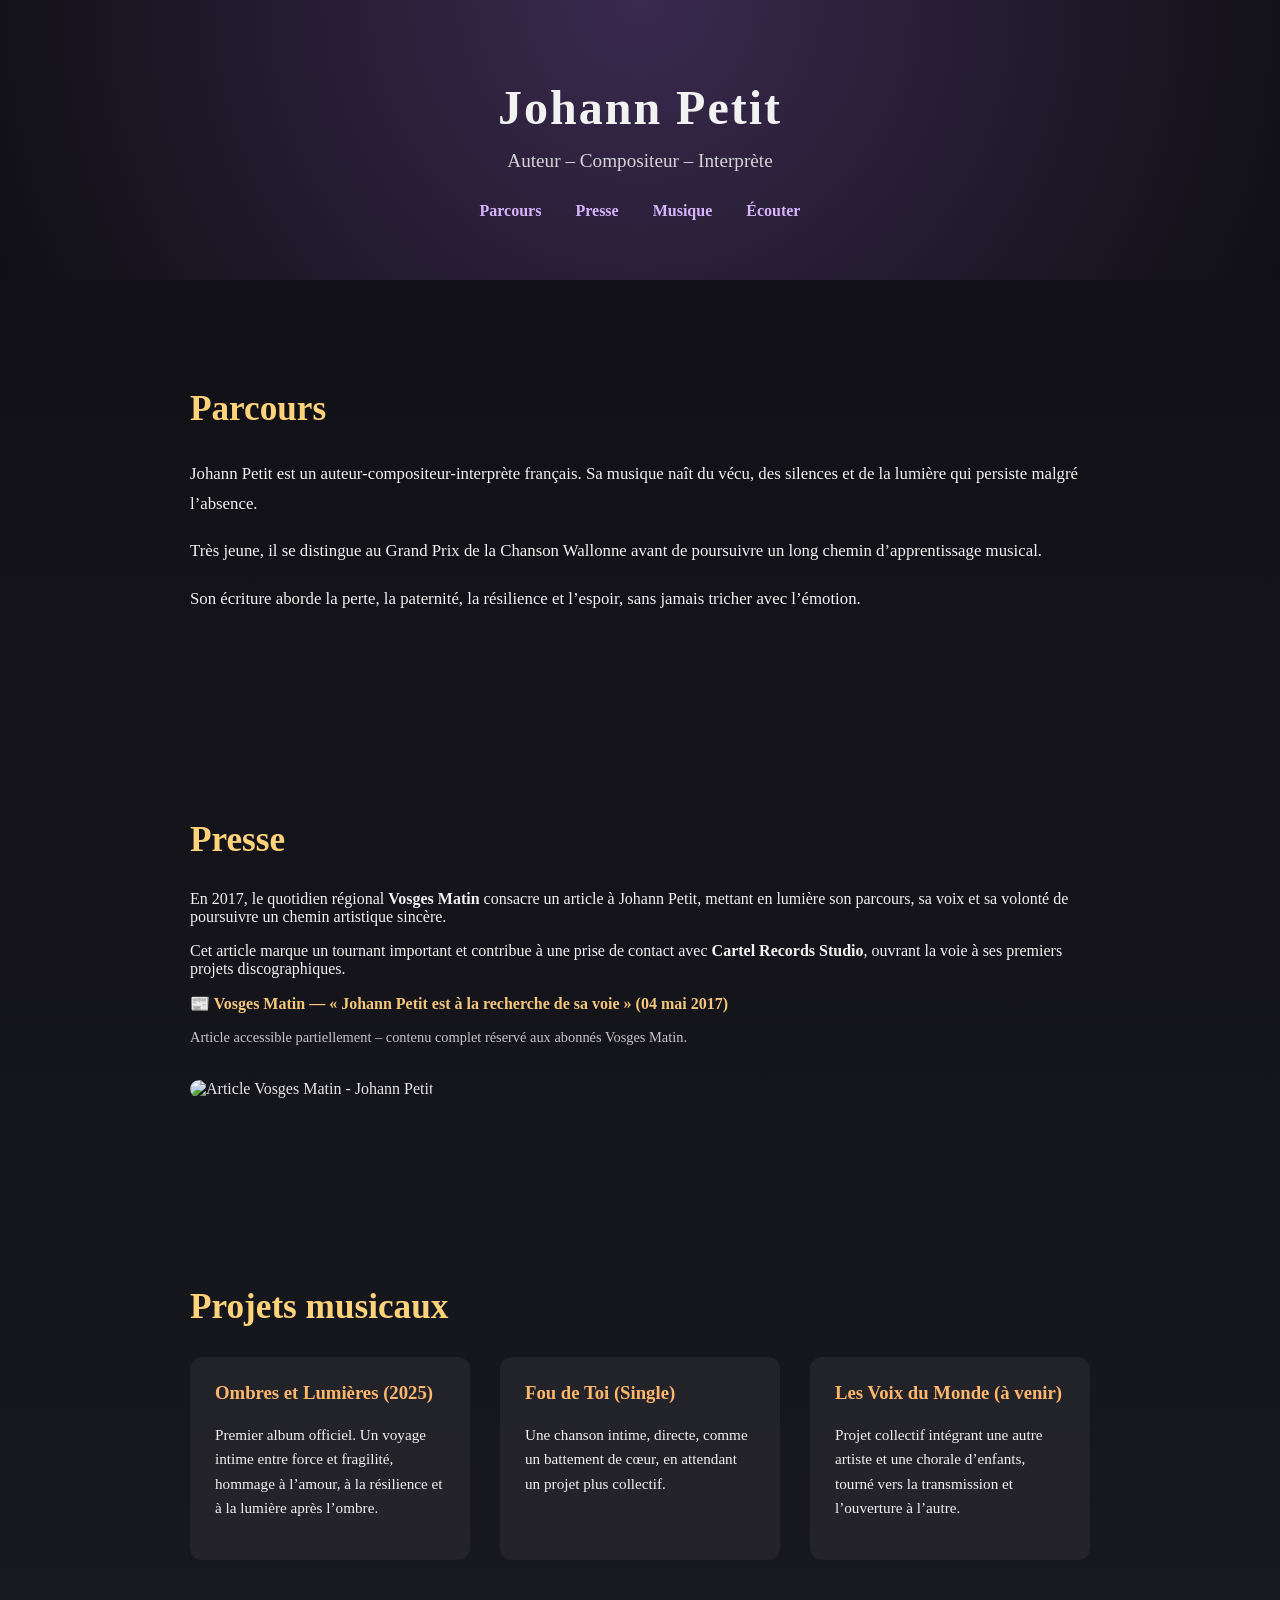
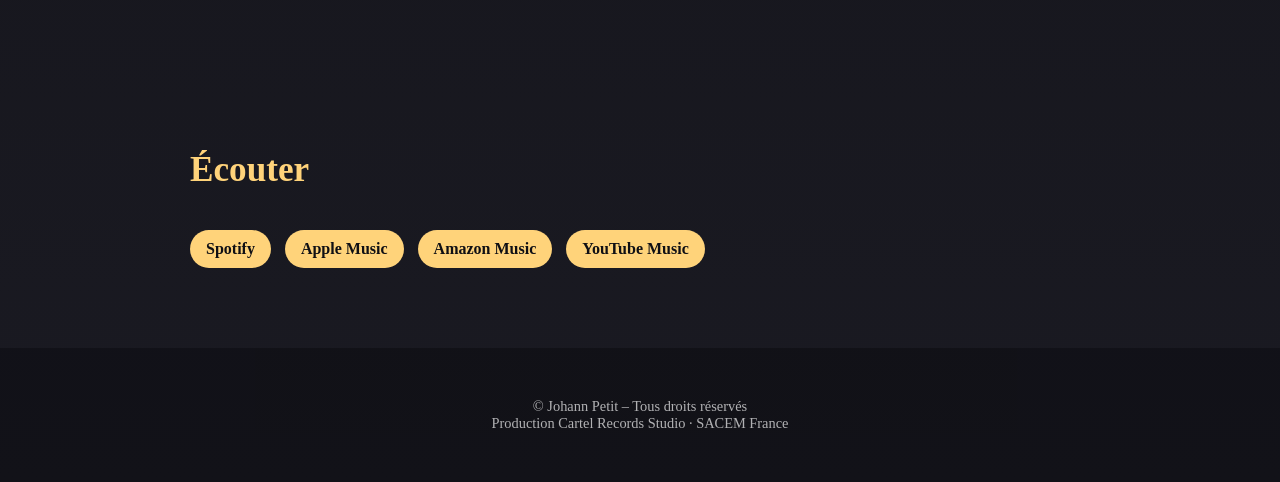
==== index.html @ 471206e9 "Update index.html" ====
<!DOCTYPE html>
<html lang="fr">
<head>
  <meta charset="UTF-8" />
  <meta name="viewport" content="width=device-width, initial-scale=1.0" />
  <title>Johann Petit – Auteur, Compositeur, Interprète</title>

  <meta name="description" content="Site officiel de Johann Petit, auteur-compositeur-interprète français. Albums Ombres et Lumières, Fou de Toi, Les Voix du Monde." />

  <style>
    body {
      margin: 0;
      font-family: Georgia, serif;
      background: linear-gradient(180deg, #0f0f14, #1a1a22);
      color: #f2f2f2;
    }

    header {
      text-align: center;
      padding: 80px 20px 60px;
      background: radial-gradient(circle at top, #3a2a4f, #0f0f14);
    }

    header h1 {
      font-size: 3em;
      margin: 0;
      letter-spacing: 2px;
    }

    header p {
      font-size: 1.2em;
      opacity: 0.85;
      margin-top: 15px;
    }

    nav {
      margin-top: 30px;
    }

    nav a {
      color: #d8b4ff;
      margin: 0 15px;
      text-decoration: none;
      font-weight: bold;
    }

    section {
      max-width: 900px;
      margin: auto;
      padding: 80px 20px;
    }

    section h2 {
      font-size: 2.2em;
      margin-bottom: 30px;
      color: #ffd37a;
    }

    .bio p {
      line-height: 1.8;
      font-size: 1.05em;
    }

    .presse img {
      max-width: 100%;
      border-radius: 12px;
      margin-top: 20px;
      opacity: 0.95;
    }

    .albums {
      display: grid;
      grid-template-columns: repeat(auto-fit, minmax(250px, 1fr));
      gap: 30px;
    }

    .album {
      background: rgba(255,255,255,0.05);
      padding: 25px;
      border-radius: 12px;
    }

    .album h3 {
      margin-top: 0;
      color: #ffb86b;
    }

    .album p {
      font-size: 0.95em;
      line-height: 1.6;
    }

    .listen a {
      display: inline-block;
      margin: 10px 10px 0 0;
      color: #0f0f14;
      background: #ffd37a;
      padding: 10px 16px;
      border-radius: 20px;
      text-decoration: none;
      font-weight: bold;
    }

    footer {
      text-align: center;
      padding: 50px 20px;
      background: #0f0f14;
      font-size: 0.9em;
      opacity: 0.7;
    }
  </style>
</head>

<body>

<header>
  <h1>Johann Petit</h1>
  <p>Auteur – Compositeur – Interprète</p>

  <nav>
    <a href="#parcours">Parcours</a>
    <a href="#presse">Presse</a>
    <a href="#musique">Musique</a>
    <a href="#ecouter">Écouter</a>
  </nav>
</header>

<section id="parcours" class="bio">
  <h2>Parcours</h2>

  <p>
    Johann Petit est un auteur-compositeur-interprète français. Sa musique naît du vécu,
    des silences et de la lumière qui persiste malgré l’absence.
  </p>

  <p>
    Très jeune, il se distingue au Grand Prix de la Chanson Wallonne avant de poursuivre
    un long chemin d’apprentissage musical.
  </p>

  <p>
    Son écriture aborde la perte, la paternité, la résilience et l’espoir,
    sans jamais tricher avec l’émotion.
  </p>
</section>

<section id="presse" class="presse">
  <h2>Presse</h2>

  <p>
    En 2017, le quotidien régional <strong>Vosges Matin</strong> consacre un article à Johann Petit,
    mettant en lumière son parcours, sa voix et sa volonté de poursuivre un chemin artistique sincère.
  </p>

  <p>
    Cet article marque un tournant important et contribue à une prise de contact avec
    <strong>Cartel Records Studio</strong>, ouvrant la voie à ses premiers projets discographiques.
  </p>

  <p>
    <a href="https://www.vosgesmatin.fr/edition-de-saint-die/2017/05/04/johann-petit-est-a-la-recherche-de-sa-voie"
       target="_blank"
       style="color:#f5c77a; text-decoration:none; font-weight:bold;">
      📰 Vosges Matin — « Johann Petit est à la recherche de sa voie » (04 mai 2017)
    </a>
  </p>

  <p style="font-size:0.9em; opacity:0.8;">
    Article accessible partiellement – contenu complet réservé aux abonnés Vosges Matin.
  </p>

  <img src="vosges-matin.jpg" alt="Article Vosges Matin - Johann Petit">
</section>

<section id="musique">
  <h2>Projets musicaux</h2>

  <div class="albums">
    <div class="album">
      <h3>Ombres et Lumières (2025)</h3>
      <p>
        Premier album officiel. Un voyage intime entre force et fragilité,
        hommage à l’amour, à la résilience et à la lumière après l’ombre.
      </p>
    </div>

    <div class="album">
      <h3>Fou de Toi (Single)</h3>
      <p>
        Une chanson intime, directe, comme un battement de cœur,
        en attendant un projet plus collectif.
      </p>
    </div>

    <div class="album">
      <h3>Les Voix du Monde (à venir)</h3>
      <p>
        Projet collectif intégrant une autre artiste et une chorale d’enfants,
        tourné vers la transmission et l’ouverture à l’autre.
      </p>
    </div>
  </div>
</section>

<section id="ecouter" class="listen">
  <h2>Écouter</h2>

  <a href="#">Spotify</a>
  <a href="#">Apple Music</a>
  <a href="#">Amazon Music</a>
  <a href="#">YouTube Music</a>
</section>

<footer>
  © Johann Petit – Tous droits réservés<br>
  Production Cartel Records Studio · SACEM France
</footer>

</body>
</html>
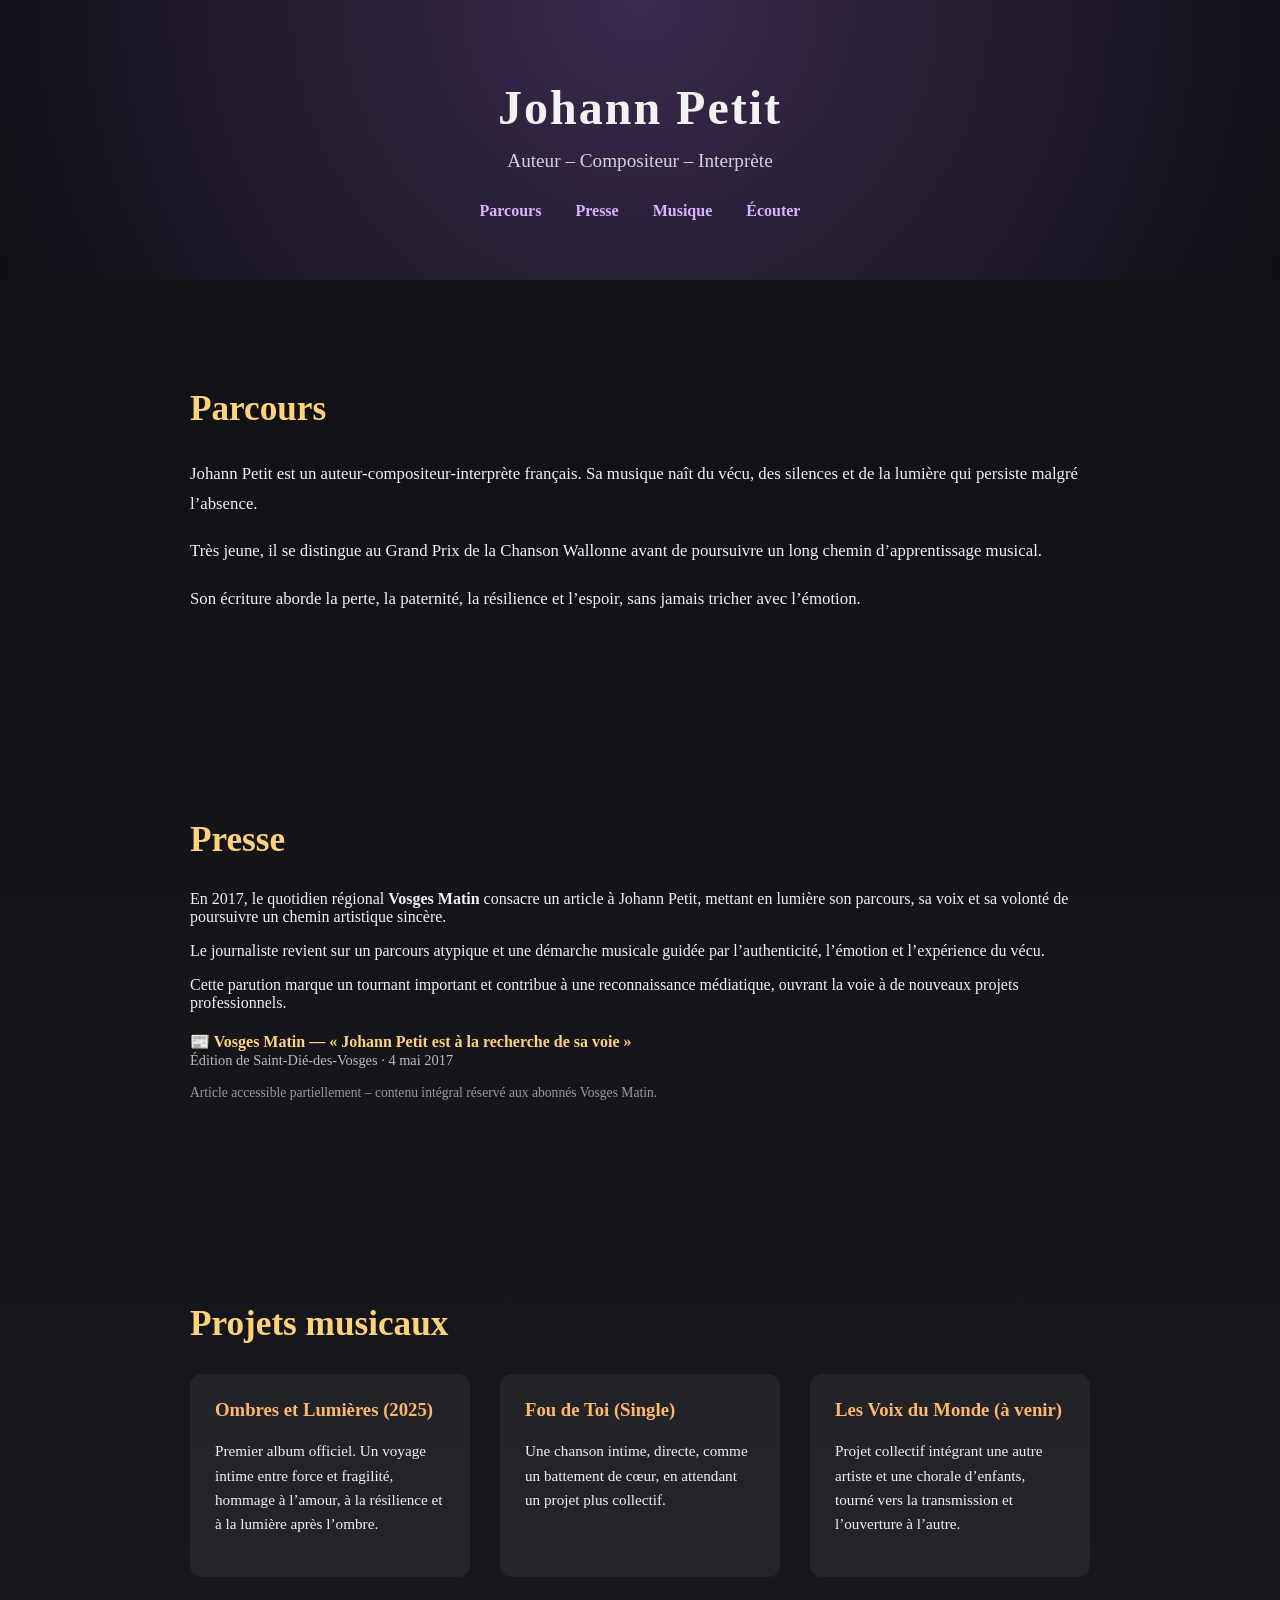
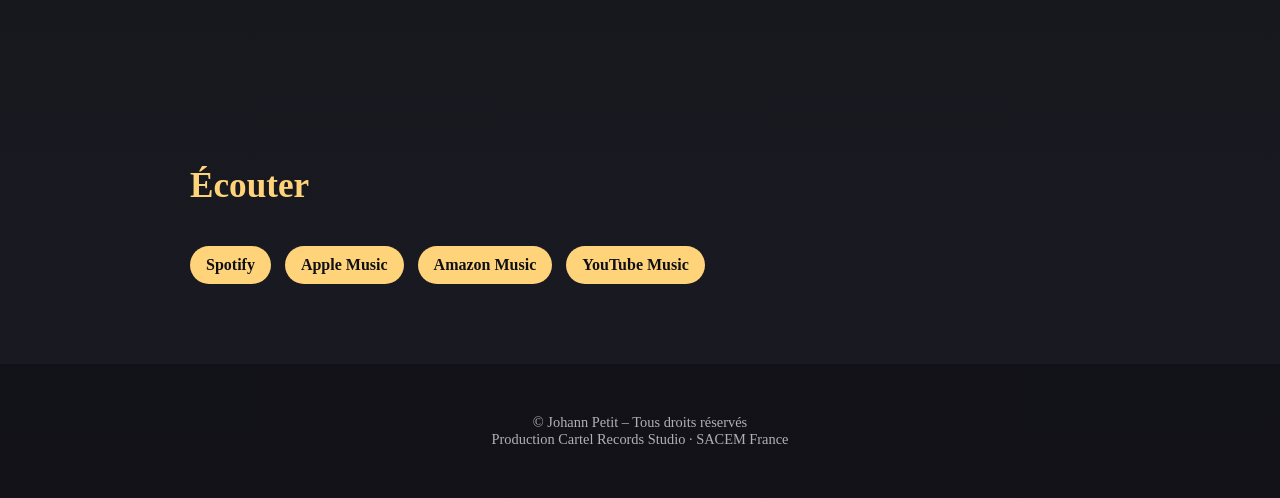
==== commit 417b0536: "Update index.html" ====
--- a/index.html
+++ b/index.html
@@ -59,13 +59,6 @@
     .bio p {
       line-height: 1.8;
       font-size: 1.05em;
-    }
-
-    .presse img {
-      max-width: 100%;
-      border-radius: 12px;
-      margin-top: 20px;
-      opacity: 0.95;
     }
 
     .albums {
@@ -144,7 +137,7 @@
   </p>
 </section>
 
-<section id="presse" class="presse">
+<section id="presse">
   <h2>Presse</h2>
 
   <p>
@@ -153,23 +146,29 @@
   </p>
 
   <p>
-    Cet article marque un tournant important et contribue à une prise de contact avec
-    <strong>Cartel Records Studio</strong>, ouvrant la voie à ses premiers projets discographiques.
-  </p>
-
-  <p>
+    Le journaliste revient sur un parcours atypique et une démarche musicale guidée par
+    l’authenticité, l’émotion et l’expérience du vécu.
+  </p>
+
+  <p>
+    Cette parution marque un tournant important et contribue à une reconnaissance médiatique,
+    ouvrant la voie à de nouveaux projets professionnels.
+  </p>
+
+  <p style="margin-top:20px;">
     <a href="https://www.vosgesmatin.fr/edition-de-saint-die/2017/05/04/johann-petit-est-a-la-recherche-de-sa-voie"
        target="_blank"
-       style="color:#f5c77a; text-decoration:none; font-weight:bold;">
-      📰 Vosges Matin — « Johann Petit est à la recherche de sa voie » (04 mai 2017)
-    </a>
-  </p>
-
-  <p style="font-size:0.9em; opacity:0.8;">
-    Article accessible partiellement – contenu complet réservé aux abonnés Vosges Matin.
-  </p>
-
-  <img src="vosges-matin.jpg" alt="Article Vosges Matin - Johann Petit">
+       style="color:#ffd37a; text-decoration:none; font-weight:bold;">
+      📰 Vosges Matin — « Johann Petit est à la recherche de sa voie »
+    </a><br>
+    <span style="font-size:0.9em; opacity:0.75;">
+      Édition de Saint-Dié-des-Vosges · 4 mai 2017
+    </span>
+  </p>
+
+  <p style="font-size:0.85em; opacity:0.6;">
+    Article accessible partiellement – contenu intégral réservé aux abonnés Vosges Matin.
+  </p>
 </section>
 
 <section id="musique">
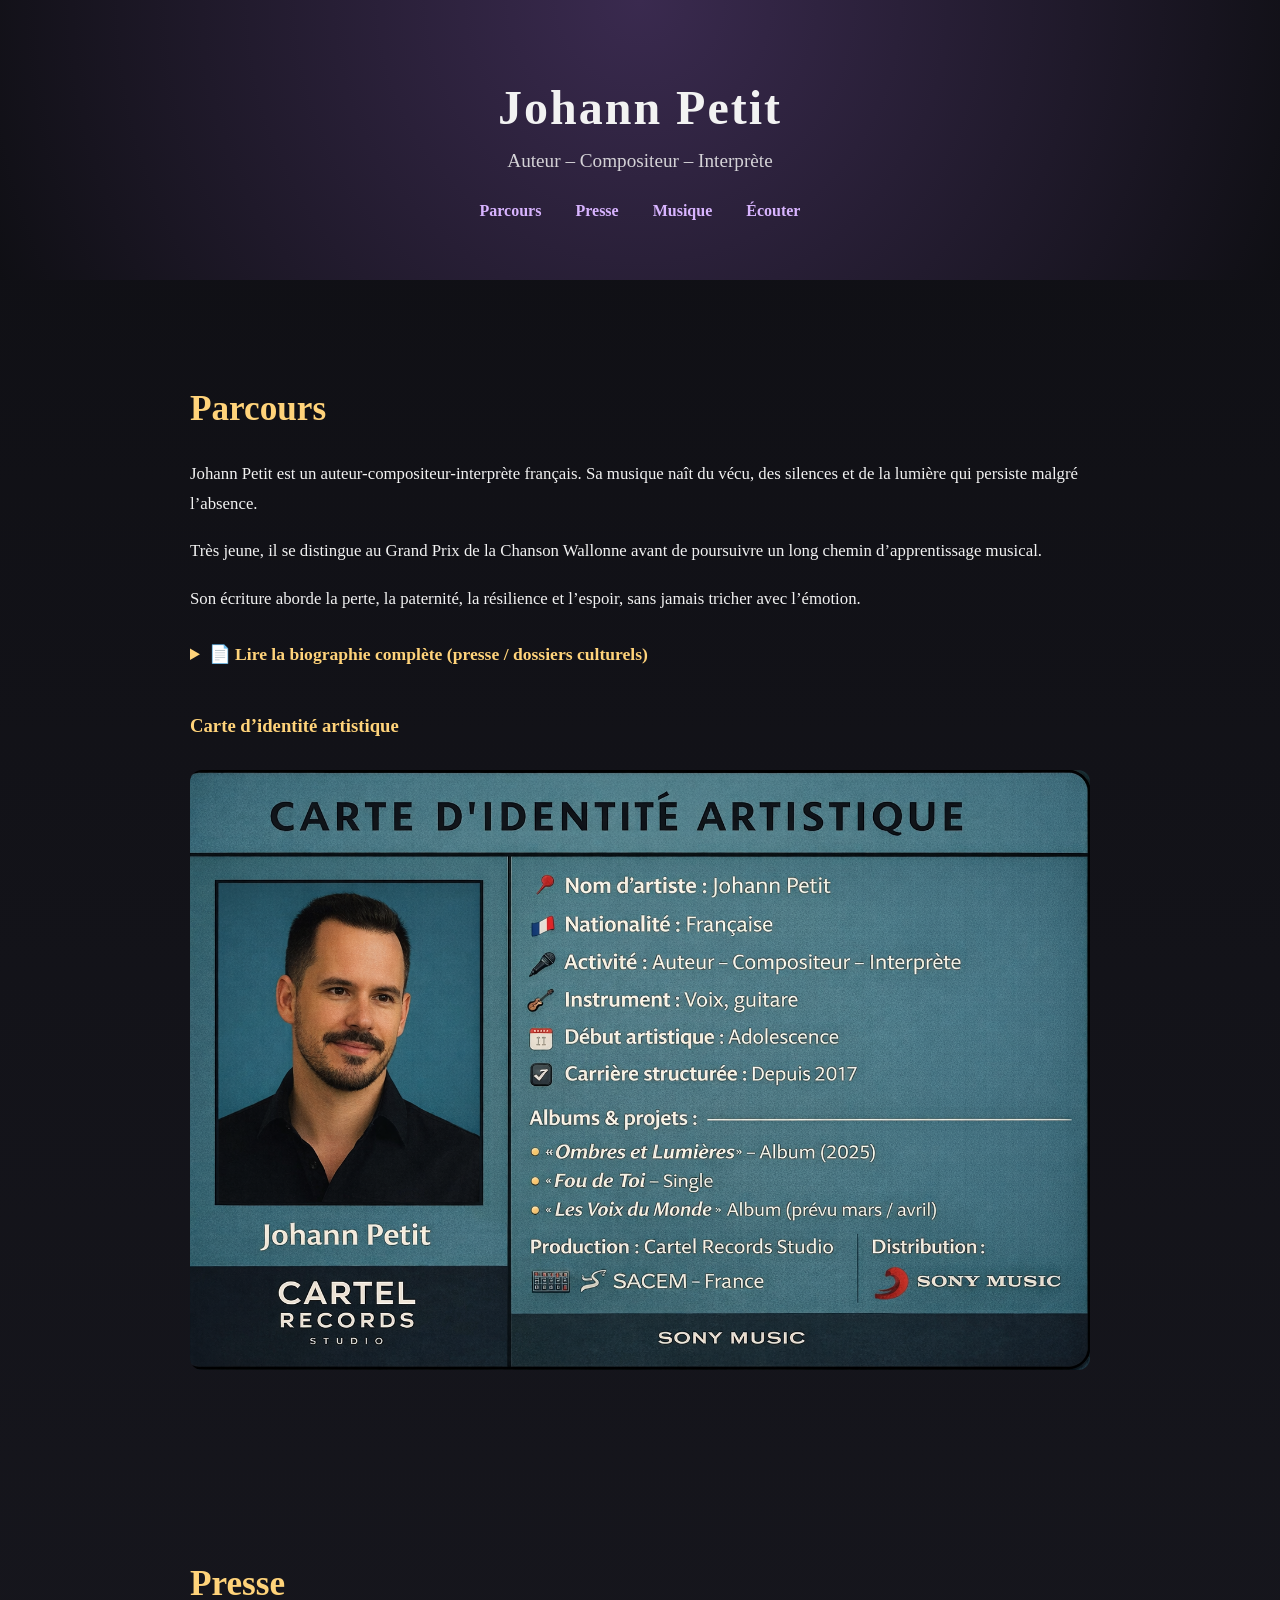
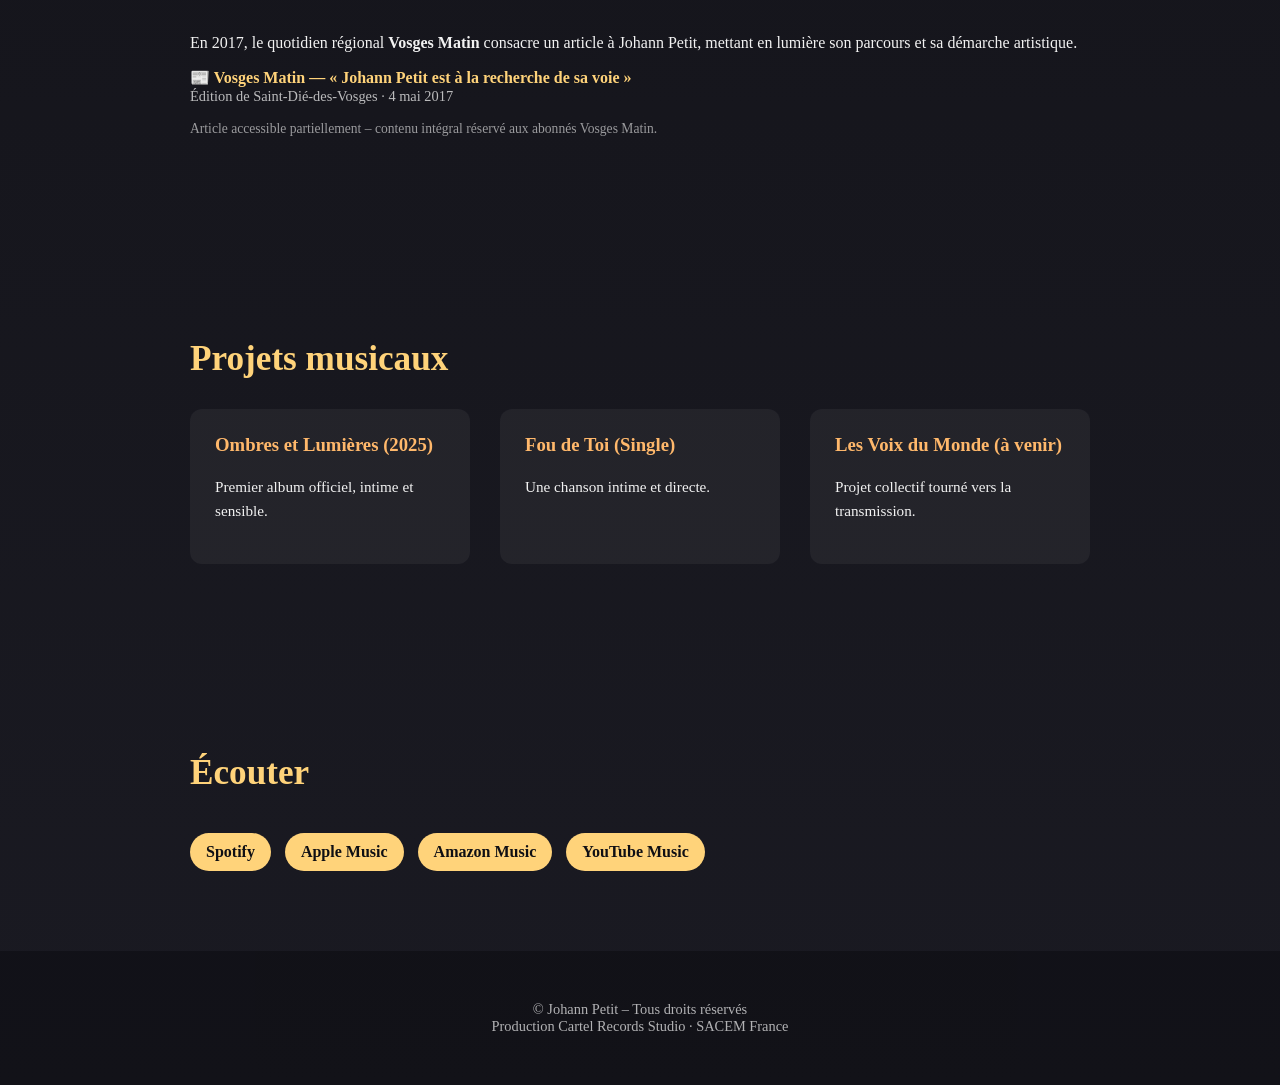
==== commit 5ad44b93: "Update index.html" ====
--- a/index.html
+++ b/index.html
@@ -59,6 +59,17 @@
     .bio p {
       line-height: 1.8;
       font-size: 1.05em;
+    }
+
+    details {
+      margin-top: 30px;
+    }
+
+    summary {
+      cursor: pointer;
+      color: #ffd37a;
+      font-weight: bold;
+      font-size: 1.1em;
     }
 
     .albums {
@@ -135,6 +146,61 @@
     Son écriture aborde la perte, la paternité, la résilience et l’espoir,
     sans jamais tricher avec l’émotion.
   </p>
+
+  <details>
+    <summary>📄 Lire la biographie complète (presse / dossiers culturels)</summary>
+
+    <div style="margin-top:20px;">
+      <p>
+        Johann Petit est un auteur-compositeur-interprète français dont le parcours artistique
+        s’est construit entre épreuves, silences et fidélité à la musique.
+      </p>
+
+      <p>
+        Adolescent, alors qu’il est accueilli en Belgique au foyer <em>La Ferme des Proulx</em>,
+        il est remarqué pour son jeu de guitare et sa voix. Son éducateur l’inscrit au
+        Grand Prix de la Chanson Wallonne, où Johann interprète <em>Belle</em> de
+        <em>Notre-Dame de Paris</em>. Il se classe 3ᵉ sur 180 candidats et apparaît au journal
+        télévisé belge, une première reconnaissance qui agit comme un déclic.
+      </p>
+
+      <p>
+        Après avoir quitté le foyer à sa majorité, Johann traverse une période de pause artistique,
+        consacrée à la formation : solfège, tablature, travail vocal et instrumental,
+        notamment en conservatoire et en formation musicale.
+      </p>
+
+      <p>
+        Il revient progressivement à la scène, se produisant dans des structures pour personnes âgées,
+        lors d’événements locaux et de Fêtes de la Musique, alternant reprises et compositions personnelles.
+        Sa musique se nourrit du lien avec le public.
+      </p>
+
+      <p>
+        En 2017, un journaliste de <strong>Vosges Matin</strong> s’intéresse à son univers.
+        À la suite de cette parution, <strong>Cartel Records Studio</strong> prend contact avec lui.
+      </p>
+
+      <p>
+        Cette collaboration aboutit à la sortie de son premier album officiel,
+        <em>Ombres et Lumières</em> (16 juillet 2025), un album intime et sensible,
+        traversé par les thèmes de la perte, de la paternité, de la résilience et de l’espoir.
+      </p>
+
+      <p>
+        Johann poursuit aujourd’hui son chemin avec le single <em>Fou de Toi</em>,
+        avant la sortie prochaine de <em>Les Voix du Monde</em>,
+        un projet collectif tourné vers la transmission et l’ouverture à l’autre.
+      </p>
+    </div>
+  </details>
+
+  <div style="margin-top:50px;">
+    <h3 style="color:#ffd37a;">Carte d’identité artistique</h3>
+    <img src="carte-identite-artistique.jpg"
+         alt="Carte d'identité artistique de Johann Petit"
+         style="max-width:100%; border-radius:12px; margin-top:15px;">
+  </div>
 </section>
 
 <section id="presse">
@@ -142,23 +208,13 @@
 
   <p>
     En 2017, le quotidien régional <strong>Vosges Matin</strong> consacre un article à Johann Petit,
-    mettant en lumière son parcours, sa voix et sa volonté de poursuivre un chemin artistique sincère.
-  </p>
-
-  <p>
-    Le journaliste revient sur un parcours atypique et une démarche musicale guidée par
-    l’authenticité, l’émotion et l’expérience du vécu.
-  </p>
-
-  <p>
-    Cette parution marque un tournant important et contribue à une reconnaissance médiatique,
-    ouvrant la voie à de nouveaux projets professionnels.
-  </p>
-
-  <p style="margin-top:20px;">
+    mettant en lumière son parcours et sa démarche artistique.
+  </p>
+
+  <p>
     <a href="https://www.vosgesmatin.fr/edition-de-saint-die/2017/05/04/johann-petit-est-a-la-recherche-de-sa-voie"
        target="_blank"
-       style="color:#ffd37a; text-decoration:none; font-weight:bold;">
+       style="color:#ffd37a; font-weight:bold; text-decoration:none;">
       📰 Vosges Matin — « Johann Petit est à la recherche de sa voie »
     </a><br>
     <span style="font-size:0.9em; opacity:0.75;">
@@ -177,26 +233,17 @@
   <div class="albums">
     <div class="album">
       <h3>Ombres et Lumières (2025)</h3>
-      <p>
-        Premier album officiel. Un voyage intime entre force et fragilité,
-        hommage à l’amour, à la résilience et à la lumière après l’ombre.
-      </p>
+      <p>Premier album officiel, intime et sensible.</p>
     </div>
 
     <div class="album">
       <h3>Fou de Toi (Single)</h3>
-      <p>
-        Une chanson intime, directe, comme un battement de cœur,
-        en attendant un projet plus collectif.
-      </p>
+      <p>Une chanson intime et directe.</p>
     </div>
 
     <div class="album">
       <h3>Les Voix du Monde (à venir)</h3>
-      <p>
-        Projet collectif intégrant une autre artiste et une chorale d’enfants,
-        tourné vers la transmission et l’ouverture à l’autre.
-      </p>
+      <p>Projet collectif tourné vers la transmission.</p>
     </div>
   </div>
 </section>
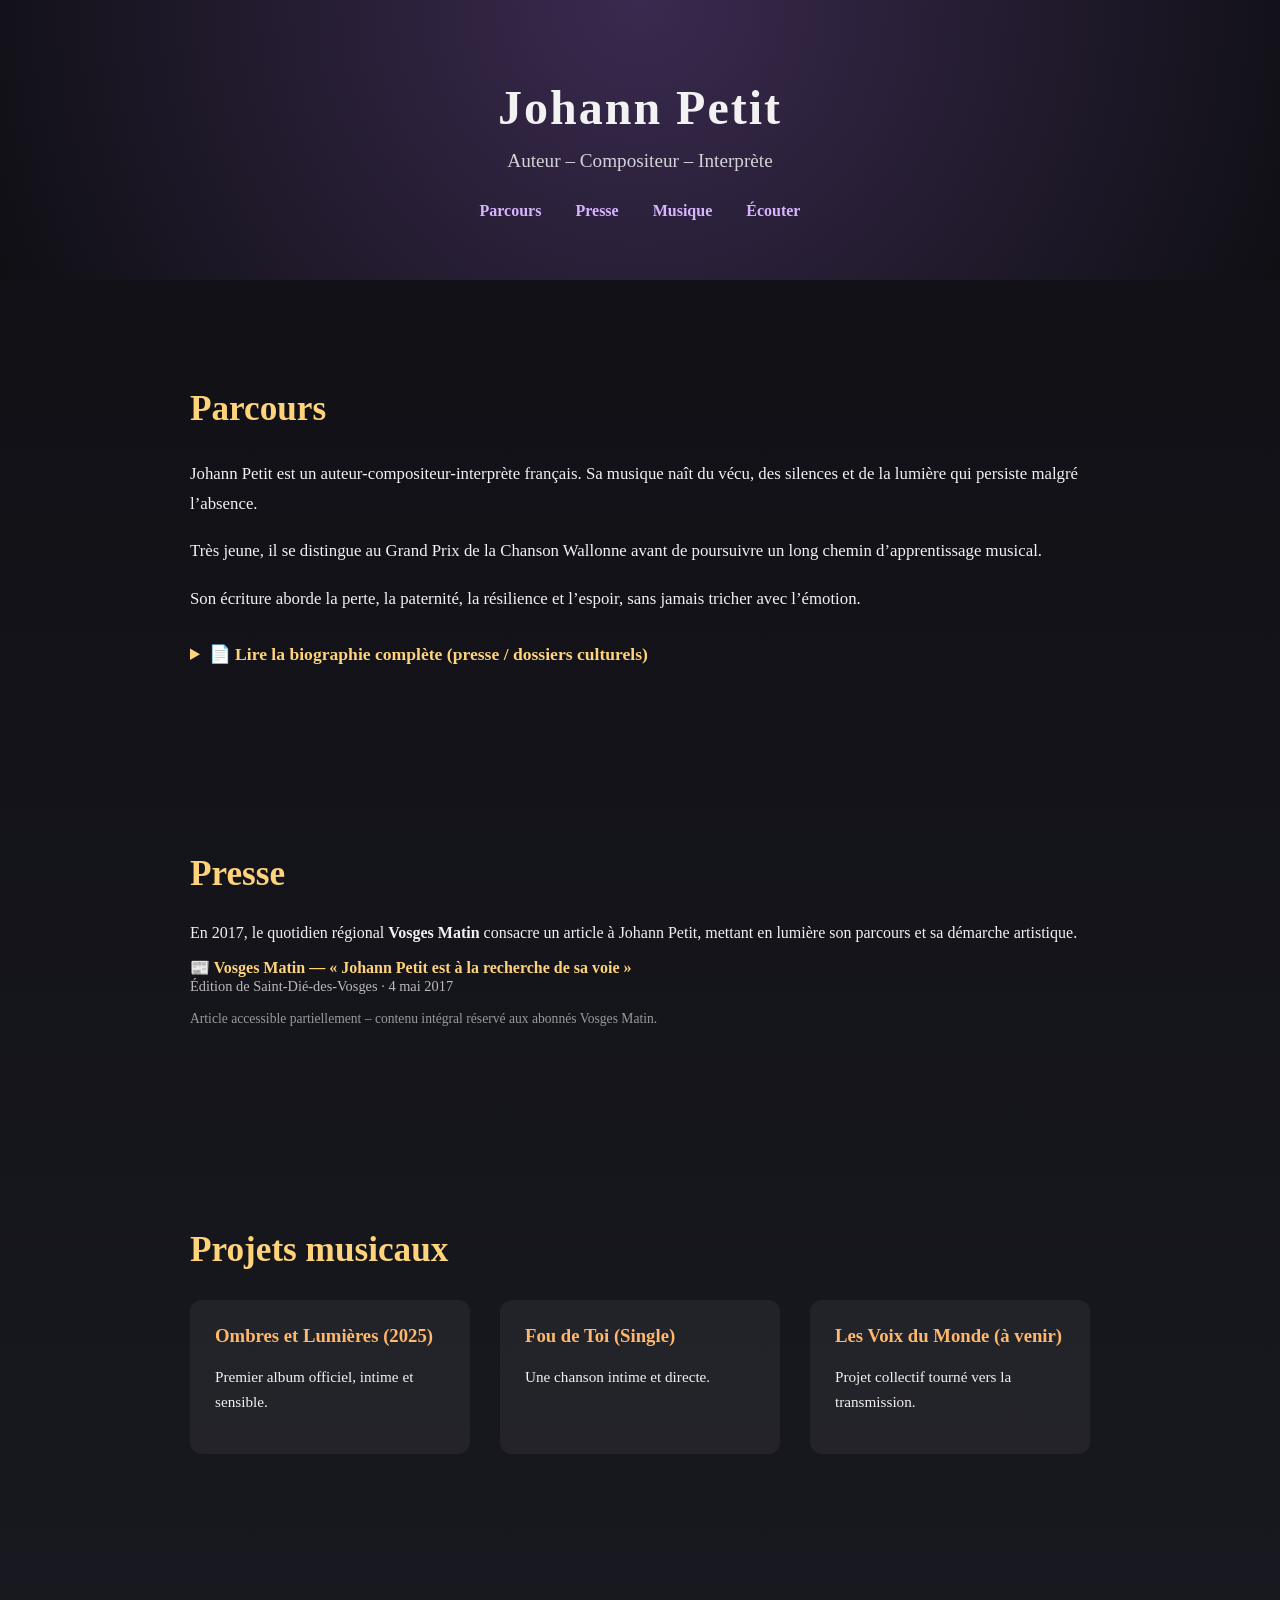
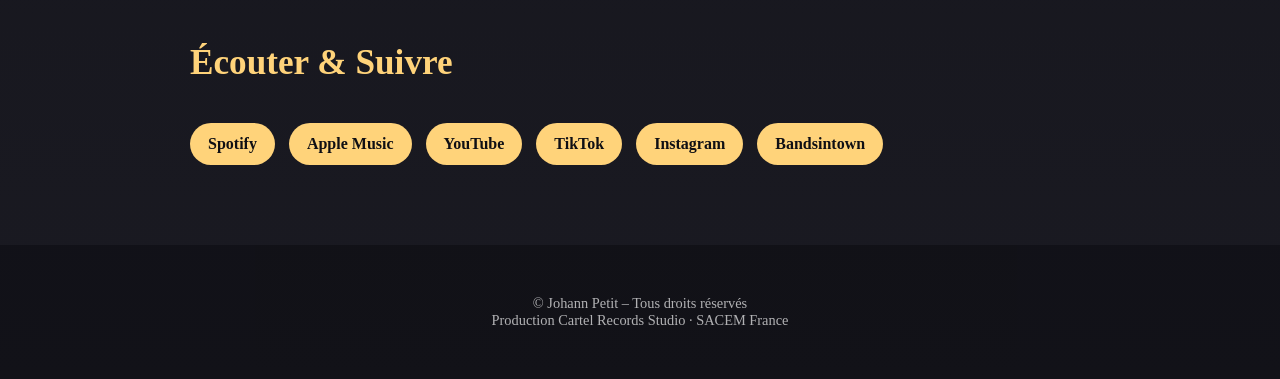
==== commit aa845778: "Update index.html" ====
--- a/index.html
+++ b/index.html
@@ -99,8 +99,8 @@
       margin: 10px 10px 0 0;
       color: #0f0f14;
       background: #ffd37a;
-      padding: 10px 16px;
-      border-radius: 20px;
+      padding: 12px 18px;
+      border-radius: 25px;
       text-decoration: none;
       font-weight: bold;
     }
@@ -171,9 +171,9 @@
       </p>
 
       <p>
-        Il revient progressivement à la scène, se produisant dans des structures pour personnes âgées,
-        lors d’événements locaux et de Fêtes de la Musique, alternant reprises et compositions personnelles.
-        Sa musique se nourrit du lien avec le public.
+        Il revient progressivement à la scène, se produisant lors d’événements locaux,
+        de Fêtes de la Musique et dans des structures culturelles,
+        alternant reprises et compositions personnelles.
       </p>
 
       <p>
@@ -183,24 +183,15 @@
 
       <p>
         Cette collaboration aboutit à la sortie de son premier album officiel,
-        <em>Ombres et Lumières</em> (16 juillet 2025), un album intime et sensible,
-        traversé par les thèmes de la perte, de la paternité, de la résilience et de l’espoir.
-      </p>
-
-      <p>
-        Johann poursuit aujourd’hui son chemin avec le single <em>Fou de Toi</em>,
-        avant la sortie prochaine de <em>Les Voix du Monde</em>,
-        un projet collectif tourné vers la transmission et l’ouverture à l’autre.
+        <em>Ombres et Lumières</em> (16 juillet 2025).
+      </p>
+
+      <p>
+        Il poursuit aujourd’hui son chemin avec le single <em>Fou de Toi</em>,
+        avant la sortie prochaine de <em>Les Voix du Monde</em>.
       </p>
     </div>
   </details>
-
-  <div style="margin-top:50px;">
-    <h3 style="color:#ffd37a;">Carte d’identité artistique</h3>
-    <img src="carte-identite-artistique.jpg"
-         alt="Carte d'identité artistique de Johann Petit"
-         style="max-width:100%; border-radius:12px; margin-top:15px;">
-  </div>
 </section>
 
 <section id="presse">
@@ -249,12 +240,14 @@
 </section>
 
 <section id="ecouter" class="listen">
-  <h2>Écouter</h2>
-
-  <a href="#">Spotify</a>
-  <a href="#">Apple Music</a>
-  <a href="#">Amazon Music</a>
-  <a href="#">YouTube Music</a>
+  <h2>Écouter & Suivre</h2>
+
+  <a href="https://open.spotify.com/intl-fr/artist/1Qjr4rI53iU5utX5mLkKB9" target="_blank">Spotify</a>
+  <a href="https://music.apple.com/fr/artist/johann-petit/1826449070" target="_blank">Apple Music</a>
+  <a href="https://www.youtube.com/@JohannPetitOfficial" target="_blank">YouTube</a>
+  <a href="https://www.tiktok.com/@johanartiste" target="_blank">TikTok</a>
+  <a href="https://www.instagram.com/johannpetitofficial" target="_blank">Instagram</a>
+  <a href="https://www.bandsintown.com/a/15606293" target="_blank">Bandsintown</a>
 </section>
 
 <footer>
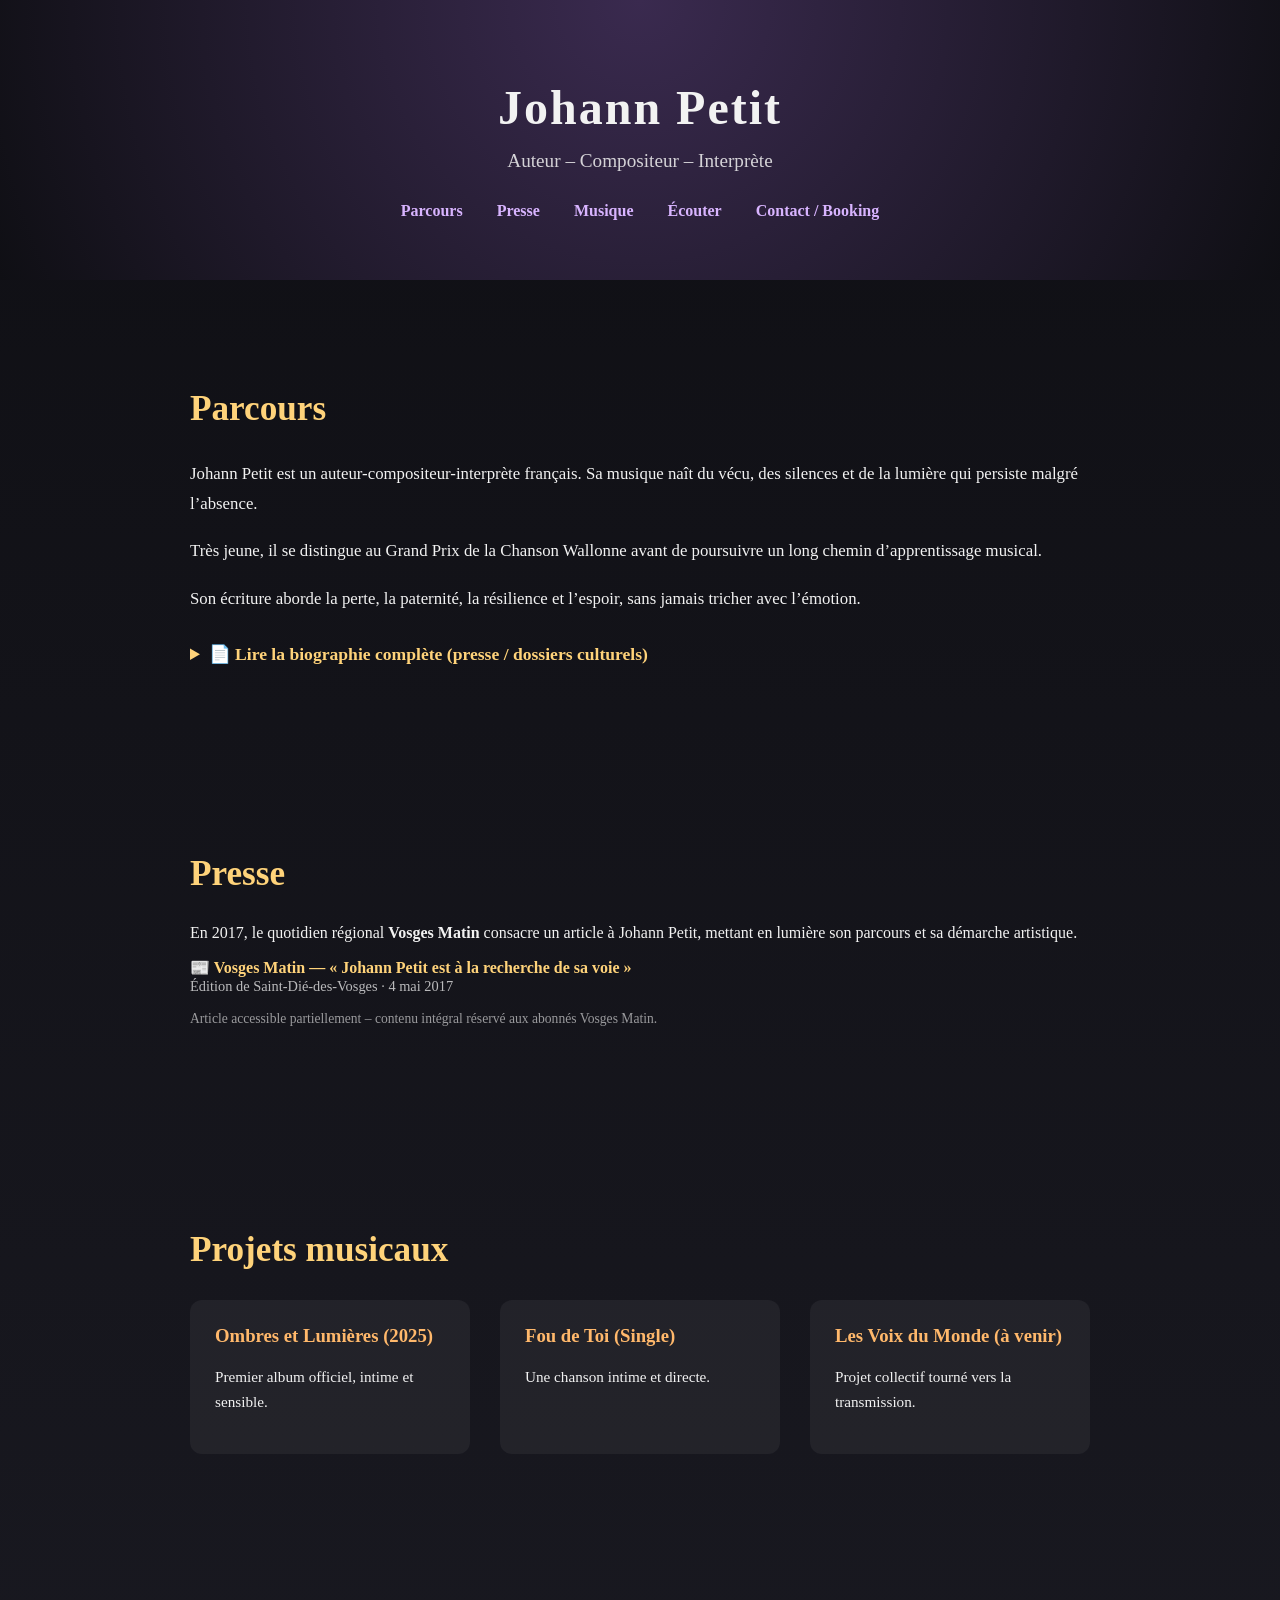
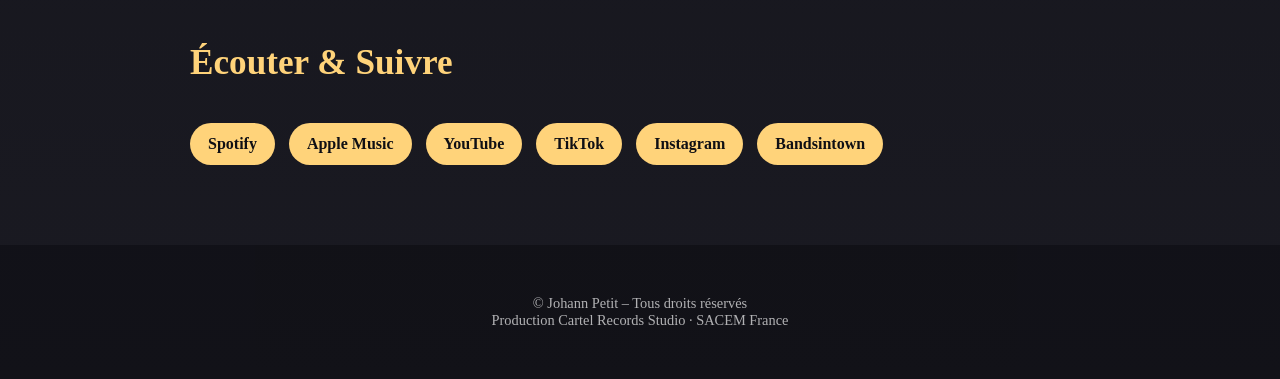
==== commit f0194795: "Update index.html" ====
--- a/index.html
+++ b/index.html
@@ -126,6 +126,7 @@
     <a href="#presse">Presse</a>
     <a href="#musique">Musique</a>
     <a href="#ecouter">Écouter</a>
+    <a href="contact.html">Contact / Booking</a>
   </nav>
 </header>
 
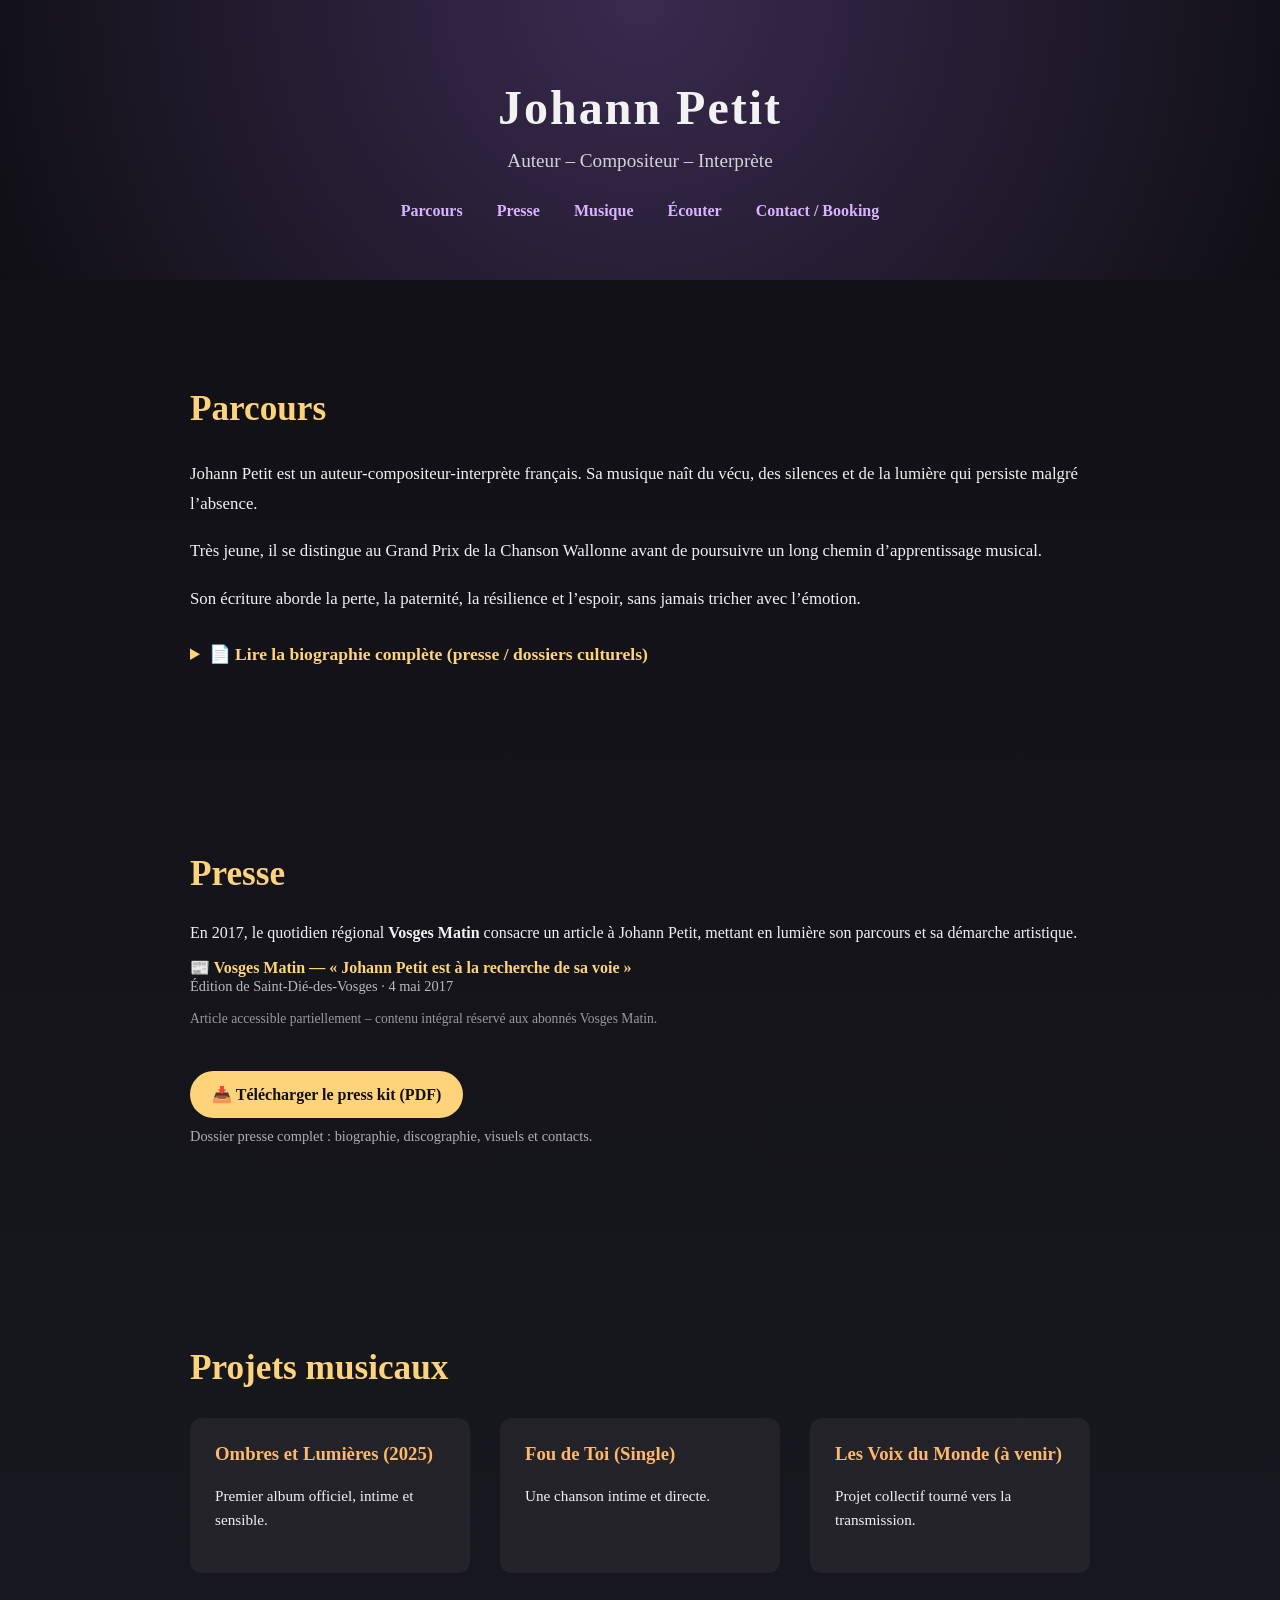
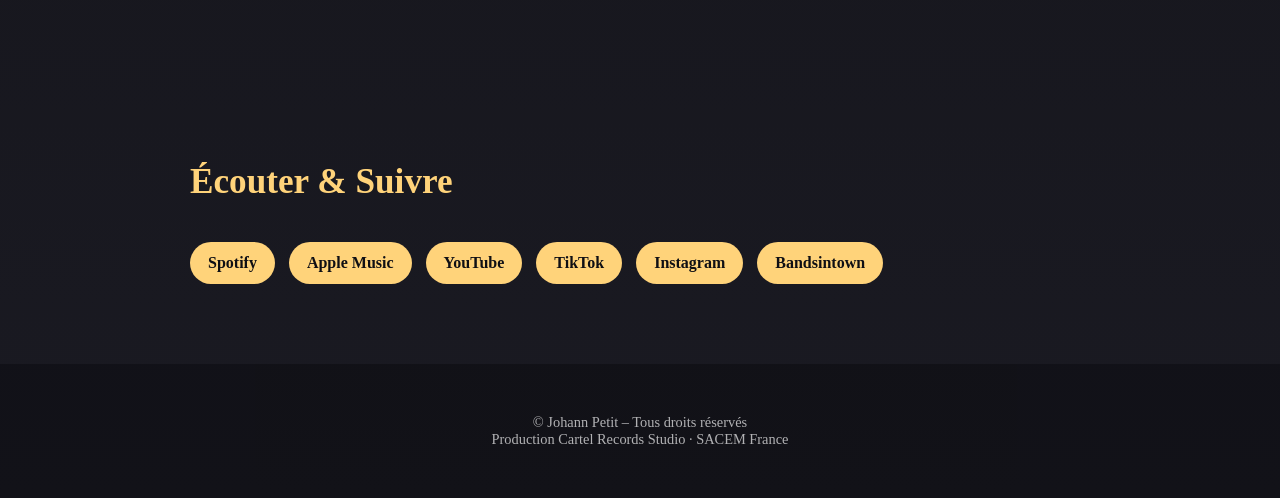
==== commit b343877d: "Update index.html" ====
--- a/index.html
+++ b/index.html
@@ -105,6 +105,17 @@
       font-weight: bold;
     }
 
+    .presskit-btn {
+      display: inline-block;
+      margin-top: 30px;
+      background: #ffd37a;
+      color: #0f0f14;
+      padding: 14px 22px;
+      border-radius: 30px;
+      font-weight: bold;
+      text-decoration: none;
+    }
+
     footer {
       text-align: center;
       padding: 50px 20px;
@@ -161,20 +172,12 @@
         Adolescent, alors qu’il est accueilli en Belgique au foyer <em>La Ferme des Proulx</em>,
         il est remarqué pour son jeu de guitare et sa voix. Son éducateur l’inscrit au
         Grand Prix de la Chanson Wallonne, où Johann interprète <em>Belle</em> de
-        <em>Notre-Dame de Paris</em>. Il se classe 3ᵉ sur 180 candidats et apparaît au journal
-        télévisé belge, une première reconnaissance qui agit comme un déclic.
-      </p>
-
-      <p>
-        Après avoir quitté le foyer à sa majorité, Johann traverse une période de pause artistique,
-        consacrée à la formation : solfège, tablature, travail vocal et instrumental,
-        notamment en conservatoire et en formation musicale.
-      </p>
-
-      <p>
-        Il revient progressivement à la scène, se produisant lors d’événements locaux,
-        de Fêtes de la Musique et dans des structures culturelles,
-        alternant reprises et compositions personnelles.
+        <em>Notre-Dame de Paris</em>.
+      </p>
+
+      <p>
+        Il se classe 3ᵉ sur 180 candidats et apparaît au journal télévisé belge,
+        une première reconnaissance qui agit comme un déclic.
       </p>
 
       <p>
@@ -217,6 +220,14 @@
   <p style="font-size:0.85em; opacity:0.6;">
     Article accessible partiellement – contenu intégral réservé aux abonnés Vosges Matin.
   </p>
+
+  <a class="presskit-btn" href="presskit-johann-petit.pdf" target="_blank">
+    📥 Télécharger le press kit (PDF)
+  </a>
+
+  <p style="font-size:0.9em; opacity:0.7; margin-top:10px;">
+    Dossier presse complet : biographie, discographie, visuels et contacts.
+  </p>
 </section>
 
 <section id="musique">
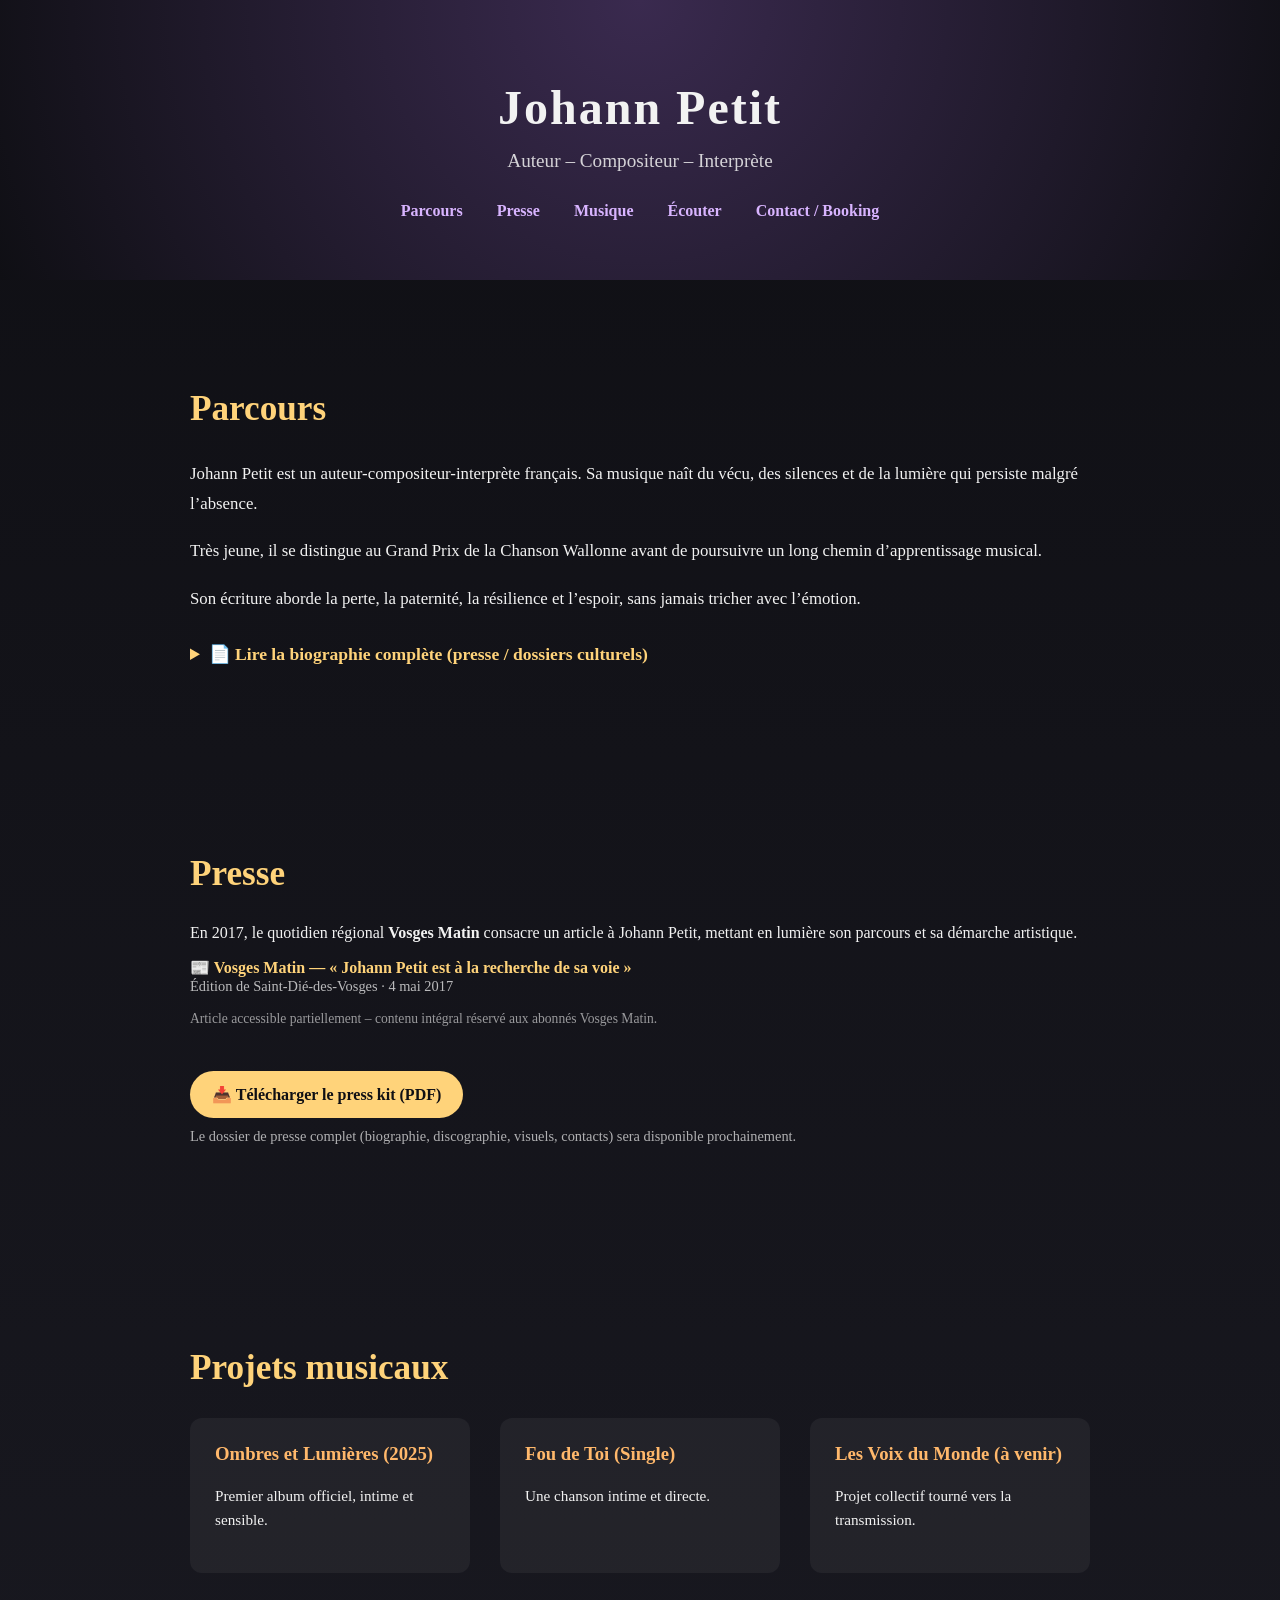
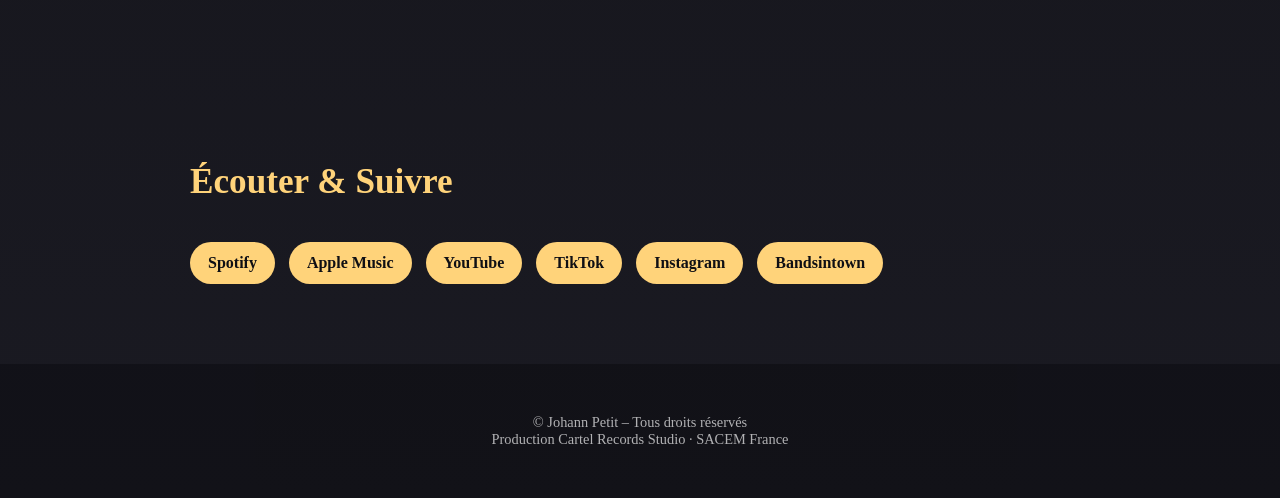
==== commit eaf338f4: "Update index.html" ====
--- a/index.html
+++ b/index.html
@@ -226,7 +226,7 @@
   </a>
 
   <p style="font-size:0.9em; opacity:0.7; margin-top:10px;">
-    Dossier presse complet : biographie, discographie, visuels et contacts.
+    Le dossier de presse complet (biographie, discographie, visuels, contacts) sera disponible prochainement.
   </p>
 </section>
 
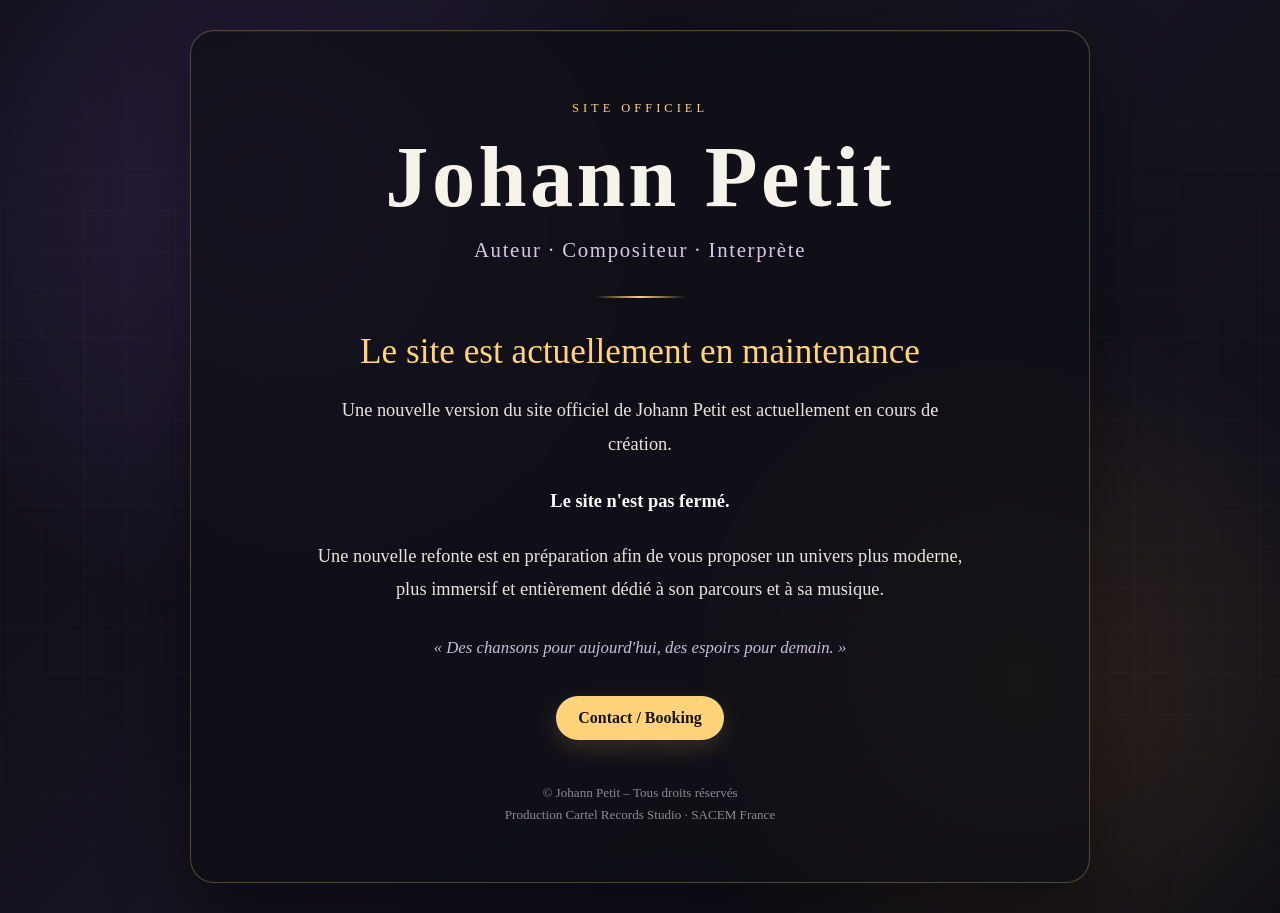
==== commit 66ee845c: "Update index.html" ====
--- a/index.html
+++ b/index.html
@@ -3,269 +3,394 @@
 <head>
   <meta charset="UTF-8" />
   <meta name="viewport" content="width=device-width, initial-scale=1.0" />
-  <title>Johann Petit – Auteur, Compositeur, Interprète</title>
-
-  <meta name="description" content="Site officiel de Johann Petit, auteur-compositeur-interprète français. Albums Ombres et Lumières, Fou de Toi, Les Voix du Monde." />
+
+  <title>Johann Petit – Site officiel en maintenance</title>
+
+  <meta
+    name="description"
+    content="Le site officiel de Johann Petit, auteur-compositeur-interprète, est actuellement en cours de refonte."
+  />
 
   <style>
+    * {
+      box-sizing: border-box;
+    }
+
+    html,
     body {
       margin: 0;
-      font-family: Georgia, serif;
-      background: linear-gradient(180deg, #0f0f14, #1a1a22);
-      color: #f2f2f2;
-    }
-
-    header {
+      min-height: 100%;
+    }
+
+    body {
+      min-height: 100vh;
+
+      display: flex;
+      align-items: center;
+      justify-content: center;
+
+      padding: 30px 20px;
+
+      font-family: Georgia, "Times New Roman", serif;
+
+      color: #f7f3ea;
+
+      background:
+        radial-gradient(
+          circle at 20% 20%,
+          rgba(104, 71, 150, 0.32),
+          transparent 34%
+        ),
+        radial-gradient(
+          circle at 80% 75%,
+          rgba(218, 158, 67, 0.16),
+          transparent 30%
+        ),
+        linear-gradient(
+          135deg,
+          #0b0b12 0%,
+          #171321 48%,
+          #0d0d14 100%
+        );
+
+      overflow: hidden;
+    }
+
+    /*
+      Léger motif graphique en arrière-plan
+    */
+
+    body::before {
+      content: "";
+
+      position: fixed;
+      inset: 0;
+
+      pointer-events: none;
+
+      background:
+        linear-gradient(
+          rgba(255, 255, 255, 0.025) 1px,
+          transparent 1px
+        ),
+        linear-gradient(
+          90deg,
+          rgba(255, 255, 255, 0.025) 1px,
+          transparent 1px
+        );
+
+      background-size: 42px 42px;
+
+      mask-image:
+        linear-gradient(
+          to bottom,
+          transparent,
+          black 25%,
+          black 75%,
+          transparent
+        );
+    }
+
+    /*
+      Carte centrale
+    */
+
+    .card {
+      position: relative;
+
+      width: min(900px, 100%);
+
+      padding: 70px 55px 55px;
+
       text-align: center;
-      padding: 80px 20px 60px;
-      background: radial-gradient(circle at top, #3a2a4f, #0f0f14);
-    }
-
-    header h1 {
-      font-size: 3em;
+
+      border: 1px solid rgba(255, 211, 122, 0.28);
+
+      border-radius: 24px;
+
+      background: rgba(15, 15, 22, 0.76);
+
+      box-shadow:
+        0 30px 80px rgba(0, 0, 0, 0.48),
+        inset 0 1px 0 rgba(255, 255, 255, 0.05);
+
+      backdrop-filter: blur(12px);
+    }
+
+    /*
+      Petit titre supérieur
+    */
+
+    .eyebrow {
+      margin-bottom: 18px;
+
+      color: #ffd37a;
+
+      font-size: 0.78rem;
+
+      letter-spacing: 0.32em;
+
+      text-transform: uppercase;
+    }
+
+    /*
+      Nom de l'artiste
+    */
+
+    h1 {
       margin: 0;
-      letter-spacing: 2px;
-    }
-
-    header p {
-      font-size: 1.2em;
-      opacity: 0.85;
-      margin-top: 15px;
-    }
-
-    nav {
-      margin-top: 30px;
-    }
-
-    nav a {
-      color: #d8b4ff;
-      margin: 0 15px;
+
+      font-size: clamp(2.7rem, 7vw, 5.4rem);
+
+      letter-spacing: 0.04em;
+
+      line-height: 1;
+    }
+
+    /*
+      Fonction artistique
+    */
+
+    .role {
+      margin: 18px 0 0;
+
+      color: #d8c8e8;
+
+      font-size: clamp(1rem, 2.4vw, 1.3rem);
+
+      letter-spacing: 0.08em;
+    }
+
+    /*
+      Ligne décorative
+    */
+
+    .line {
+      width: 90px;
+
+      height: 2px;
+
+      margin: 34px auto;
+
+      background:
+        linear-gradient(
+          90deg,
+          transparent,
+          #ffd37a,
+          transparent
+        );
+    }
+
+    /*
+      Titre maintenance
+    */
+
+    h2 {
+      margin: 0;
+
+      color: #ffd37a;
+
+      font-size: clamp(1.55rem, 3.5vw, 2.2rem);
+
+      font-weight: normal;
+    }
+
+    /*
+      Texte principal
+    */
+
+    .message {
+      max-width: 650px;
+
+      margin: 22px auto 0;
+
+      color: #e8e4e0;
+
+      font-size: clamp(1rem, 2vw, 1.15rem);
+
+      line-height: 1.8;
+    }
+
+    /*
+      Message important
+    */
+
+    .highlight {
+      margin-top: 24px;
+
+      color: #ffffff;
+
+      font-weight: bold;
+    }
+
+    /*
+      Signature / phrase artistique
+    */
+
+    .quote {
+      margin: 32px auto 0;
+
+      color: #cbbbdc;
+
+      font-style: italic;
+
+      font-size: 1.05rem;
+    }
+
+    /*
+      Bouton contact
+    */
+
+    .actions {
+      margin-top: 38px;
+
+      display: flex;
+
+      justify-content: center;
+
+      flex-wrap: wrap;
+
+      gap: 14px;
+    }
+
+    .button {
+      display: inline-block;
+
+      padding: 13px 22px;
+
+      border-radius: 30px;
+
       text-decoration: none;
+
       font-weight: bold;
-    }
-
-    section {
-      max-width: 900px;
-      margin: auto;
-      padding: 80px 20px;
-    }
-
-    section h2 {
-      font-size: 2.2em;
-      margin-bottom: 30px;
-      color: #ffd37a;
-    }
-
-    .bio p {
-      line-height: 1.8;
-      font-size: 1.05em;
-    }
-
-    details {
-      margin-top: 30px;
-    }
-
-    summary {
-      cursor: pointer;
-      color: #ffd37a;
-      font-weight: bold;
-      font-size: 1.1em;
-    }
-
-    .albums {
-      display: grid;
-      grid-template-columns: repeat(auto-fit, minmax(250px, 1fr));
-      gap: 30px;
-    }
-
-    .album {
-      background: rgba(255,255,255,0.05);
-      padding: 25px;
-      border-radius: 12px;
-    }
-
-    .album h3 {
-      margin-top: 0;
-      color: #ffb86b;
-    }
-
-    .album p {
-      font-size: 0.95em;
-      line-height: 1.6;
-    }
-
-    .listen a {
-      display: inline-block;
-      margin: 10px 10px 0 0;
-      color: #0f0f14;
+
+      transition:
+        transform 0.2s ease,
+        box-shadow 0.2s ease,
+        background 0.2s ease;
+    }
+
+    .button.primary {
+      color: #16131b;
+
       background: #ffd37a;
-      padding: 12px 18px;
-      border-radius: 25px;
-      text-decoration: none;
-      font-weight: bold;
-    }
-
-    .presskit-btn {
-      display: inline-block;
-      margin-top: 30px;
-      background: #ffd37a;
-      color: #0f0f14;
-      padding: 14px 22px;
-      border-radius: 30px;
-      font-weight: bold;
-      text-decoration: none;
-    }
+
+      box-shadow:
+        0 8px 25px rgba(255, 211, 122, 0.16);
+    }
+
+    .button:hover {
+      transform: translateY(-2px);
+    }
+
+    /*
+      Pied de page
+    */
 
     footer {
-      text-align: center;
-      padding: 50px 20px;
-      background: #0f0f14;
-      font-size: 0.9em;
-      opacity: 0.7;
+      margin-top: 42px;
+
+      color: rgba(255, 255, 255, 0.52);
+
+      font-size: 0.82rem;
+
+      line-height: 1.7;
+    }
+
+    /*
+      Version téléphone
+    */
+
+    @media (max-width: 600px) {
+
+      .card {
+        padding: 48px 24px 38px;
+
+        border-radius: 18px;
+      }
+
+      .role {
+        letter-spacing: 0.04em;
+      }
+
+      .message {
+        line-height: 1.65;
+      }
     }
   </style>
 </head>
 
 <body>
 
-<header>
-  <h1>Johann Petit</h1>
-  <p>Auteur – Compositeur – Interprète</p>
-
-  <nav>
-    <a href="#parcours">Parcours</a>
-    <a href="#presse">Presse</a>
-    <a href="#musique">Musique</a>
-    <a href="#ecouter">Écouter</a>
-    <a href="contact.html">Contact / Booking</a>
-  </nav>
-</header>
-
-<section id="parcours" class="bio">
-  <h2>Parcours</h2>
-
-  <p>
-    Johann Petit est un auteur-compositeur-interprète français. Sa musique naît du vécu,
-    des silences et de la lumière qui persiste malgré l’absence.
-  </p>
-
-  <p>
-    Très jeune, il se distingue au Grand Prix de la Chanson Wallonne avant de poursuivre
-    un long chemin d’apprentissage musical.
-  </p>
-
-  <p>
-    Son écriture aborde la perte, la paternité, la résilience et l’espoir,
-    sans jamais tricher avec l’émotion.
-  </p>
-
-  <details>
-    <summary>📄 Lire la biographie complète (presse / dossiers culturels)</summary>
-
-    <div style="margin-top:20px;">
-      <p>
-        Johann Petit est un auteur-compositeur-interprète français dont le parcours artistique
-        s’est construit entre épreuves, silences et fidélité à la musique.
-      </p>
-
-      <p>
-        Adolescent, alors qu’il est accueilli en Belgique au foyer <em>La Ferme des Proulx</em>,
-        il est remarqué pour son jeu de guitare et sa voix. Son éducateur l’inscrit au
-        Grand Prix de la Chanson Wallonne, où Johann interprète <em>Belle</em> de
-        <em>Notre-Dame de Paris</em>.
-      </p>
-
-      <p>
-        Il se classe 3ᵉ sur 180 candidats et apparaît au journal télévisé belge,
-        une première reconnaissance qui agit comme un déclic.
-      </p>
-
-      <p>
-        En 2017, un journaliste de <strong>Vosges Matin</strong> s’intéresse à son univers.
-        À la suite de cette parution, <strong>Cartel Records Studio</strong> prend contact avec lui.
-      </p>
-
-      <p>
-        Cette collaboration aboutit à la sortie de son premier album officiel,
-        <em>Ombres et Lumières</em> (16 juillet 2025).
-      </p>
-
-      <p>
-        Il poursuit aujourd’hui son chemin avec le single <em>Fou de Toi</em>,
-        avant la sortie prochaine de <em>Les Voix du Monde</em>.
-      </p>
+  <main class="card">
+
+    <div class="eyebrow">
+      Site officiel
     </div>
-  </details>
-</section>
-
-<section id="presse">
-  <h2>Presse</h2>
-
-  <p>
-    En 2017, le quotidien régional <strong>Vosges Matin</strong> consacre un article à Johann Petit,
-    mettant en lumière son parcours et sa démarche artistique.
-  </p>
-
-  <p>
-    <a href="https://www.vosgesmatin.fr/edition-de-saint-die/2017/05/04/johann-petit-est-a-la-recherche-de-sa-voie"
-       target="_blank"
-       style="color:#ffd37a; font-weight:bold; text-decoration:none;">
-      📰 Vosges Matin — « Johann Petit est à la recherche de sa voie »
-    </a><br>
-    <span style="font-size:0.9em; opacity:0.75;">
-      Édition de Saint-Dié-des-Vosges · 4 mai 2017
-    </span>
-  </p>
-
-  <p style="font-size:0.85em; opacity:0.6;">
-    Article accessible partiellement – contenu intégral réservé aux abonnés Vosges Matin.
-  </p>
-
-  <a class="presskit-btn" href="presskit-johann-petit.pdf" target="_blank">
-    📥 Télécharger le press kit (PDF)
-  </a>
-
-  <p style="font-size:0.9em; opacity:0.7; margin-top:10px;">
-    Le dossier de presse complet (biographie, discographie, visuels, contacts) sera disponible prochainement.
-  </p>
-</section>
-
-<section id="musique">
-  <h2>Projets musicaux</h2>
-
-  <div class="albums">
-    <div class="album">
-      <h3>Ombres et Lumières (2025)</h3>
-      <p>Premier album officiel, intime et sensible.</p>
+
+
+    <h1>
+      Johann Petit
+    </h1>
+
+
+    <p class="role">
+      Auteur · Compositeur · Interprète
+    </p>
+
+
+    <div class="line"></div>
+
+
+    <h2>
+      Le site est actuellement en maintenance
+    </h2>
+
+
+    <p class="message">
+      Une nouvelle version du site officiel de Johann Petit
+      est actuellement en cours de création.
+    </p>
+
+
+    <p class="message highlight">
+      Le site n'est pas fermé.
+    </p>
+
+
+    <p class="message">
+      Une nouvelle refonte est en préparation afin de vous proposer
+      un univers plus moderne, plus immersif et entièrement dédié
+      à son parcours et à sa musique.
+    </p>
+
+
+    <p class="quote">
+      « Des chansons pour aujourd'hui, des espoirs pour demain. »
+    </p>
+
+
+    <div class="actions">
+
+      <a
+        class="button primary"
+        href="contact.html"
+      >
+        Contact / Booking
+      </a>
+
     </div>
 
-    <div class="album">
-      <h3>Fou de Toi (Single)</h3>
-      <p>Une chanson intime et directe.</p>
-    </div>
-
-    <div class="album">
-      <h3>Les Voix du Monde (à venir)</h3>
-      <p>Projet collectif tourné vers la transmission.</p>
-    </div>
-  </div>
-</section>
-
-<section id="ecouter" class="listen">
-  <h2>Écouter & Suivre</h2>
-
-  <a href="https://open.spotify.com/intl-fr/artist/1Qjr4rI53iU5utX5mLkKB9" target="_blank">Spotify</a>
-  <a href="https://music.apple.com/fr/artist/johann-petit/1826449070" target="_blank">Apple Music</a>
-  <a href="https://www.youtube.com/@JohannPetitOfficial" target="_blank">YouTube</a>
-  <a href="https://www.tiktok.com/@johanartiste" target="_blank">TikTok</a>
-  <a href="https://www.instagram.com/johannpetitofficial" target="_blank">Instagram</a>
-  <a href="https://www.bandsintown.com/a/15606293" target="_blank">Bandsintown</a>
-</section>
-
-<footer>
-  © Johann Petit – Tous droits réservés<br>
-  Production Cartel Records Studio · SACEM France
-</footer>
+
+    <footer>
+
+      © Johann Petit – Tous droits réservés<br />
+
+      Production Cartel Records Studio · SACEM France
+
+    </footer>
+
+  </main>
 
 </body>
 </html>
